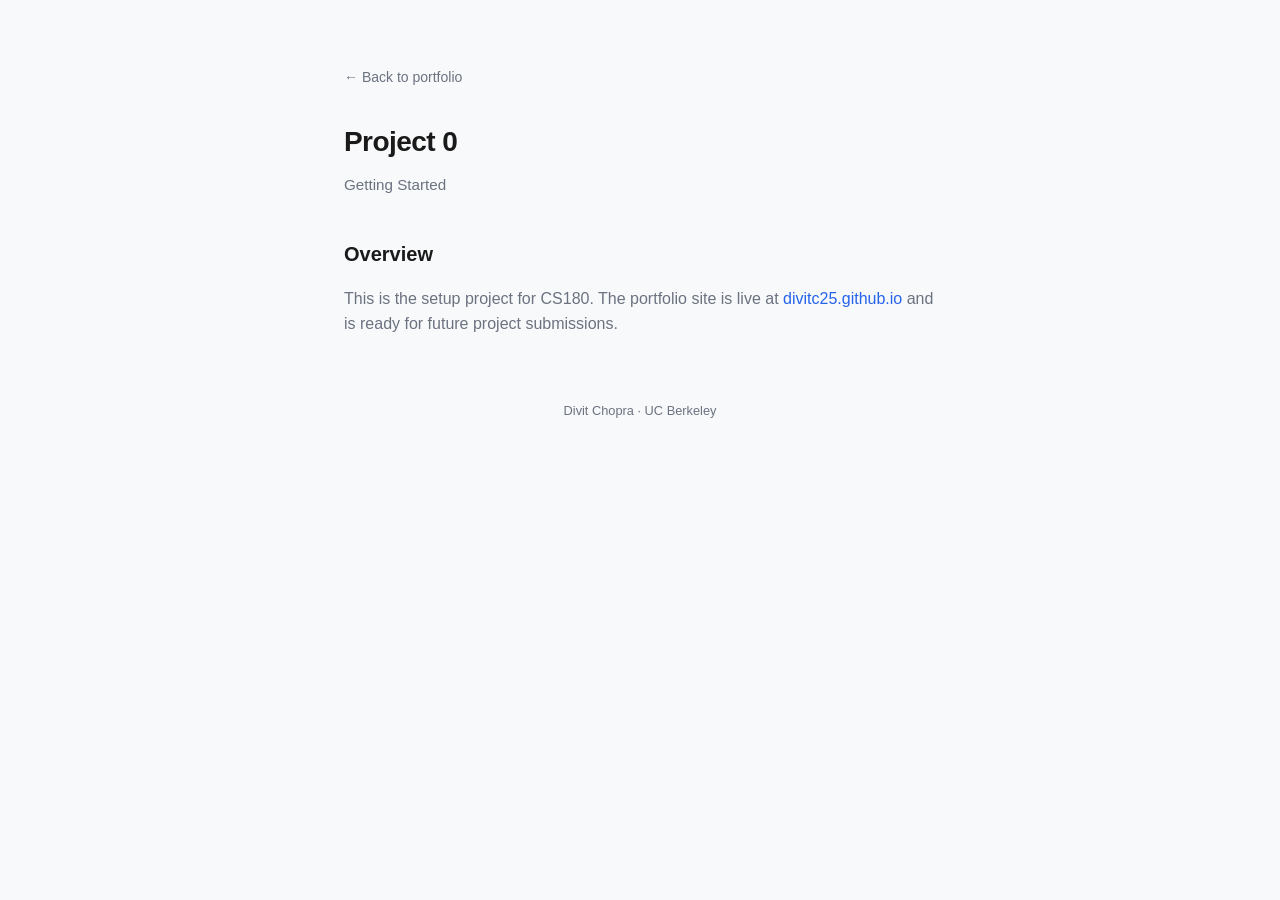
==== 0/index.html @ 888718d0 "initial setup" ====
<!DOCTYPE html>
<html lang="en">
<head>
    <meta charset="UTF-8">
    <meta name="viewport" content="width=device-width, initial-scale=1.0">
    <title>Project 0 — CS180 Portfolio</title>
    <link rel="stylesheet" href="../style.css">
</head>
<body>
    <main>
        <a class="back-link" href="../index.html">&larr; Back to portfolio</a>

        <h1>Project 0</h1>
        <p class="subtitle">Getting Started</p>

        <article>
            <h2>Overview</h2>
            <p>
                This is the setup project for CS180. The portfolio site is live at
                <a href="https://divitc25.github.io">divitc25.github.io</a> and is
                ready for future project submissions.
            </p>
        </article>
    </main>

    <footer>
        <p>Divit Chopra · UC Berkeley</p>
    </footer>
</body>
</html>
---- style.css ----
*,
*::before,
*::after {
    box-sizing: border-box;
    margin: 0;
    padding: 0;
}

:root {
    --bg: #f8f9fa;
    --surface: #ffffff;
    --text: #1a1a1a;
    --text-muted: #6b7280;
    --accent: #2563eb;
    --accent-hover: #1d4ed8;
    --border: #e5e7eb;
    --radius: 8px;
    --max-width: 640px;
}

html {
    font-size: 16px;
    -webkit-font-smoothing: antialiased;
}

body {
    font-family: -apple-system, BlinkMacSystemFont, "Segoe UI", Roboto, Helvetica, Arial, sans-serif;
    background: var(--bg);
    color: var(--text);
    line-height: 1.6;
    min-height: 100vh;
}

main {
    max-width: var(--max-width);
    margin: 0 auto;
    padding: 4rem 1.5rem;
}

h1 {
    font-size: 1.75rem;
    font-weight: 600;
    letter-spacing: -0.02em;
    margin-bottom: 0.5rem;
}

.subtitle {
    color: var(--text-muted);
    font-size: 0.95rem;
    margin-bottom: 2.5rem;
}

nav ul {
    list-style: none;
    display: flex;
    flex-direction: column;
    gap: 0.75rem;
}

nav a {
    display: flex;
    align-items: center;
    justify-content: space-between;
    padding: 1rem 1.25rem;
    background: var(--surface);
    border: 1px solid var(--border);
    border-radius: var(--radius);
    color: var(--text);
    text-decoration: none;
    font-weight: 500;
    transition: border-color 0.15s, box-shadow 0.15s;
}

nav a:hover {
    border-color: var(--accent);
    box-shadow: 0 1px 4px rgba(37, 99, 235, 0.08);
}

nav a span {
    color: var(--text-muted);
    font-weight: 400;
    font-size: 0.875rem;
}

.back-link {
    display: inline-block;
    color: var(--text-muted);
    text-decoration: none;
    font-size: 0.875rem;
    margin-bottom: 2rem;
    transition: color 0.15s;
}

.back-link:hover {
    color: var(--accent);
}

article h2 {
    font-size: 1.25rem;
    font-weight: 600;
    margin-bottom: 1rem;
}

article p {
    color: var(--text-muted);
    margin-bottom: 1rem;
}

article p:last-child {
    margin-bottom: 0;
}

article a {
    color: var(--accent);
    text-decoration: none;
}

article a:hover {
    text-decoration: underline;
}

article code {
    font-size: 0.875em;
    background: var(--border);
    padding: 0.15em 0.4em;
    border-radius: 4px;
}

footer {
    max-width: var(--max-width);
    margin: 0 auto;
    padding: 0 1.5rem 3rem;
    color: var(--text-muted);
    font-size: 0.8rem;
    text-align: center;
}
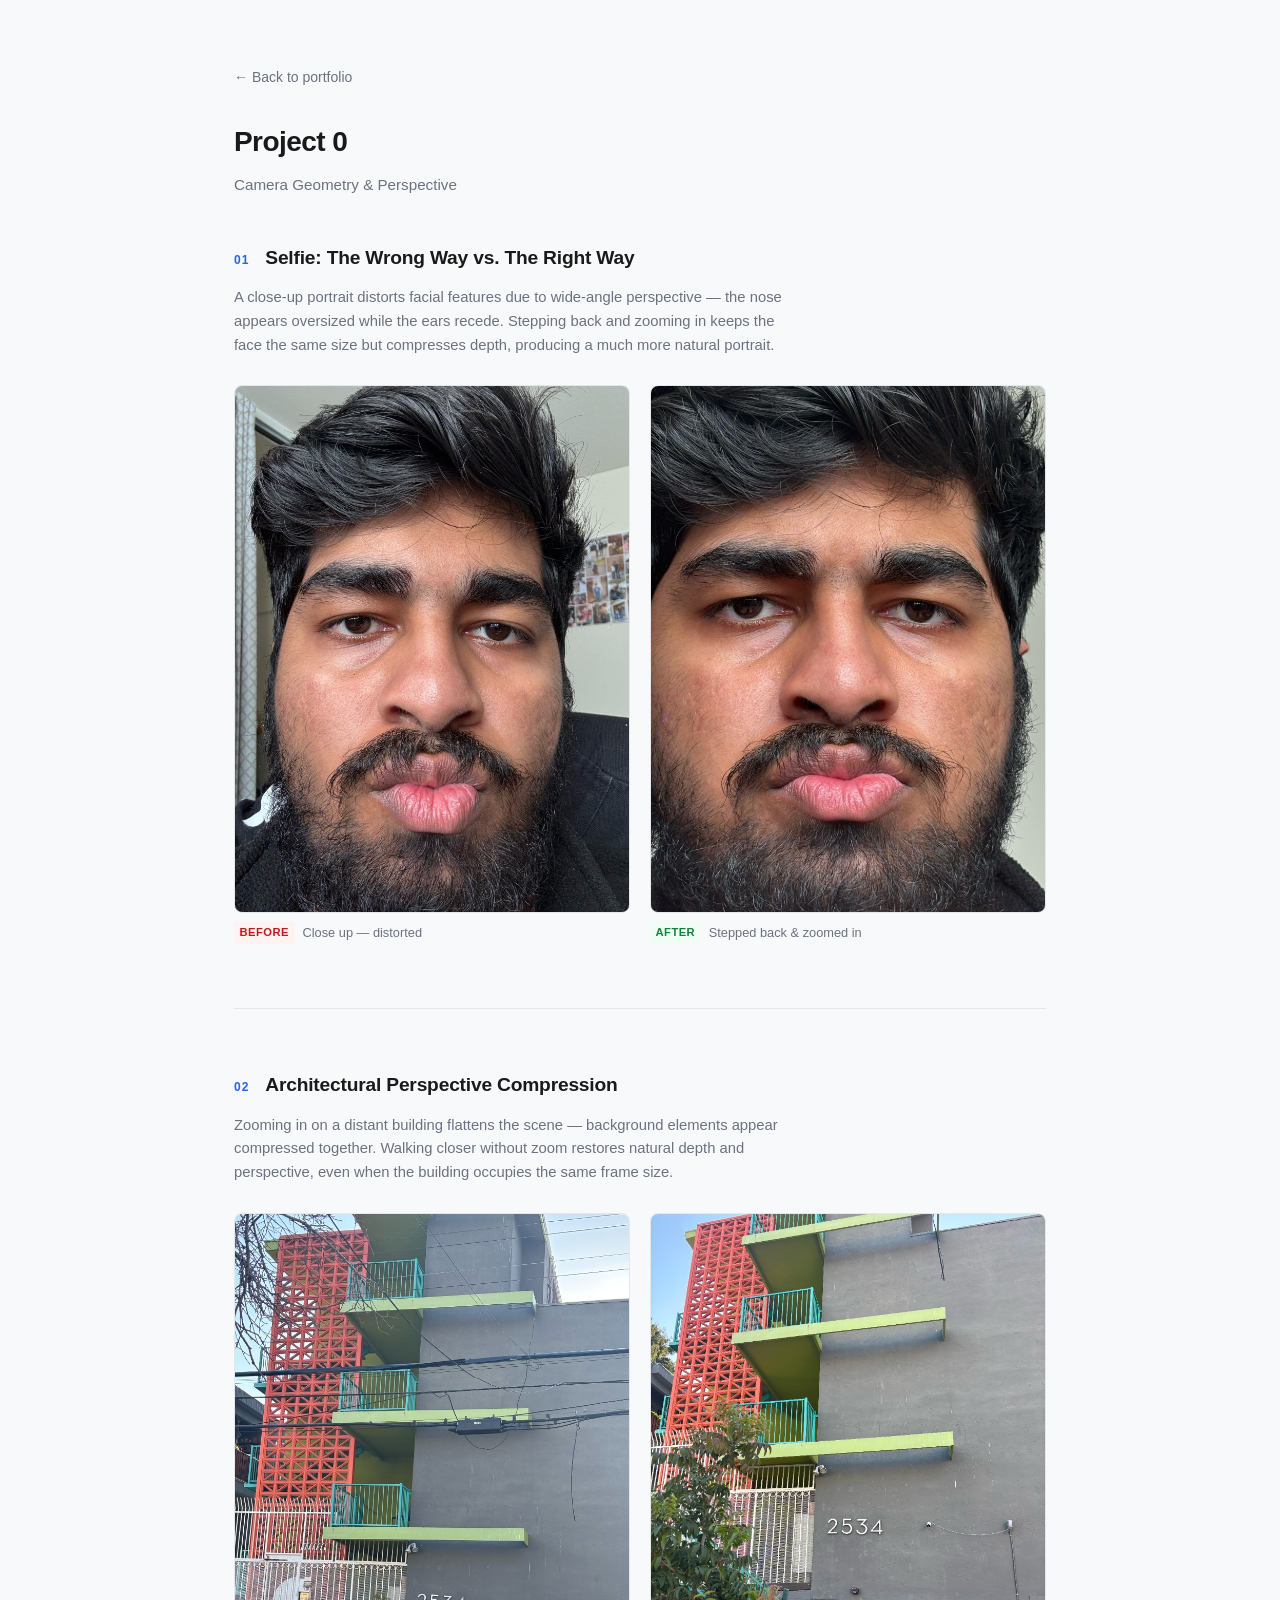
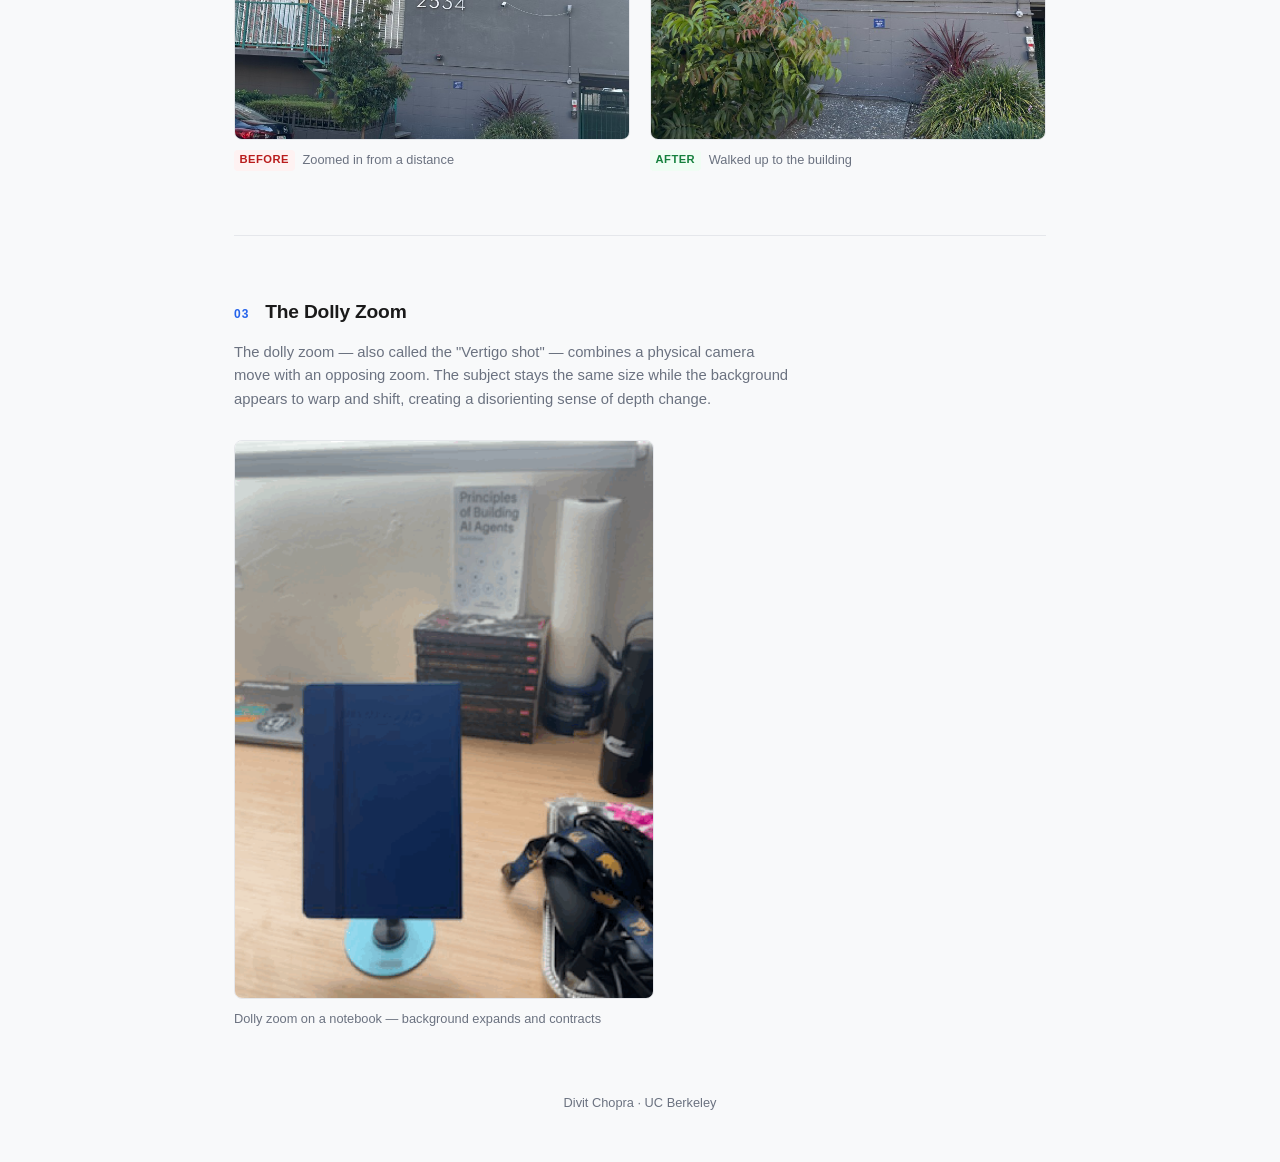
==== commit c9dbac99: "project 0" ====
--- a/0/index.html
+++ b/0/index.html
@@ -7,20 +7,88 @@
     <link rel="stylesheet" href="../style.css">
 </head>
 <body>
-    <main>
+    <main class="project-page">
         <a class="back-link" href="../index.html">&larr; Back to portfolio</a>
 
-        <h1>Project 0</h1>
-        <p class="subtitle">Getting Started</p>
+        <header class="project-header">
+            <h1>Project 0</h1>
+            <p class="subtitle">Camera Geometry &amp; Perspective</p>
+        </header>
 
-        <article>
-            <h2>Overview</h2>
-            <p>
-                This is the setup project for CS180. The portfolio site is live at
-                <a href="https://divitc25.github.io">divitc25.github.io</a> and is
-                ready for future project submissions.
+        <!-- Part 1 -->
+        <section class="part">
+            <div class="part-heading">
+                <span class="part-number">01</span>
+                <h2>Selfie: The Wrong Way vs. The Right Way</h2>
+            </div>
+            <p class="part-desc">
+                A close-up portrait distorts facial features due to wide-angle perspective — the nose
+                appears oversized while the ears recede. Stepping back and zooming in keeps the face
+                the same size but compresses depth, producing a much more natural portrait.
             </p>
-        </article>
+            <div class="comparison">
+                <figure>
+                    <img src="./media/3016.png" alt="Close-up selfie with perspective distortion">
+                    <figcaption>
+                        <span class="label label-before">Before</span>
+                        Close up — distorted
+                    </figcaption>
+                </figure>
+                <figure>
+                    <img src="./media/3026.png" alt="Portrait taken from further away with zoom">
+                    <figcaption>
+                        <span class="label label-after">After</span>
+                        Stepped back &amp; zoomed in
+                    </figcaption>
+                </figure>
+            </div>
+        </section>
+
+        <!-- Part 2 -->
+        <section class="part">
+            <div class="part-heading">
+                <span class="part-number">02</span>
+                <h2>Architectural Perspective Compression</h2>
+            </div>
+            <p class="part-desc">
+                Zooming in on a distant building flattens the scene — background elements appear
+                compressed together. Walking closer without zoom restores natural depth and
+                perspective, even when the building occupies the same frame size.
+            </p>
+            <div class="comparison">
+                <figure>
+                    <img src="./media/3014.png" alt="Building photographed from far away with zoom">
+                    <figcaption>
+                        <span class="label label-before">Before</span>
+                        Zoomed in from a distance
+                    </figcaption>
+                </figure>
+                <figure>
+                    <img src="./media/3015.png" alt="Building photographed up close without zoom">
+                    <figcaption>
+                        <span class="label label-after">After</span>
+                        Walked up to the building
+                    </figcaption>
+                </figure>
+            </div>
+        </section>
+
+        <!-- Part 3 -->
+        <section class="part">
+            <div class="part-heading">
+                <span class="part-number">03</span>
+                <h2>The Dolly Zoom</h2>
+            </div>
+            <p class="part-desc">
+                The dolly zoom — also called the "Vertigo shot" — combines a physical camera move
+                with an opposing zoom. The subject stays the same size while the background appears
+                to warp and shift, creating a disorienting sense of depth change.
+            </p>
+            <figure class="single-media">
+                <img src="./media/dolly-zoom.gif" alt="Dolly zoom effect demonstration">
+                <figcaption>Dolly zoom on a notebook — background expands and contracts</figcaption>
+            </figure>
+        </section>
     </main>
 
     <footer>
--- a/style.css
+++ b/style.css
@@ -134,3 +134,120 @@
     font-size: 0.8rem;
     text-align: center;
 }
+
+/* ── Project pages ── */
+
+.project-page {
+    max-width: 860px;
+}
+
+.project-header {
+    margin-bottom: 3rem;
+}
+
+.part {
+    margin-bottom: 4rem;
+    padding-bottom: 4rem;
+    border-bottom: 1px solid var(--border);
+}
+
+.part:last-child {
+    border-bottom: none;
+    margin-bottom: 0;
+    padding-bottom: 0;
+}
+
+.part-heading {
+    display: flex;
+    align-items: baseline;
+    gap: 1rem;
+    margin-bottom: 1rem;
+}
+
+.part-number {
+    font-size: 0.75rem;
+    font-weight: 600;
+    letter-spacing: 0.08em;
+    color: var(--accent);
+    flex-shrink: 0;
+}
+
+.part-heading h2 {
+    font-size: 1.2rem;
+    font-weight: 600;
+    letter-spacing: -0.01em;
+    line-height: 1.3;
+}
+
+.part-desc {
+    color: var(--text-muted);
+    font-size: 0.925rem;
+    margin-bottom: 1.75rem;
+    max-width: 68ch;
+}
+
+.comparison {
+    display: grid;
+    grid-template-columns: 1fr 1fr;
+    gap: 1.25rem;
+}
+
+.comparison figure,
+.single-media {
+    margin: 0;
+}
+
+.comparison img,
+.single-media img {
+    display: block;
+    width: 100%;
+    height: auto;
+    border-radius: var(--radius);
+    border: 1px solid var(--border);
+    background: var(--surface);
+}
+
+.single-media {
+    max-width: 420px;
+}
+
+.comparison figcaption,
+.single-media figcaption {
+    margin-top: 0.6rem;
+    font-size: 0.8rem;
+    color: var(--text-muted);
+    display: flex;
+    align-items: center;
+    gap: 0.5rem;
+}
+
+.label {
+    display: inline-block;
+    font-size: 0.7rem;
+    font-weight: 600;
+    letter-spacing: 0.04em;
+    text-transform: uppercase;
+    padding: 0.15em 0.5em;
+    border-radius: 4px;
+    flex-shrink: 0;
+}
+
+.label-before {
+    background: #fef2f2;
+    color: #b91c1c;
+}
+
+.label-after {
+    background: #f0fdf4;
+    color: #15803d;
+}
+
+@media (max-width: 580px) {
+    .comparison {
+        grid-template-columns: 1fr;
+    }
+
+    .single-media {
+        max-width: 100%;
+    }
+}
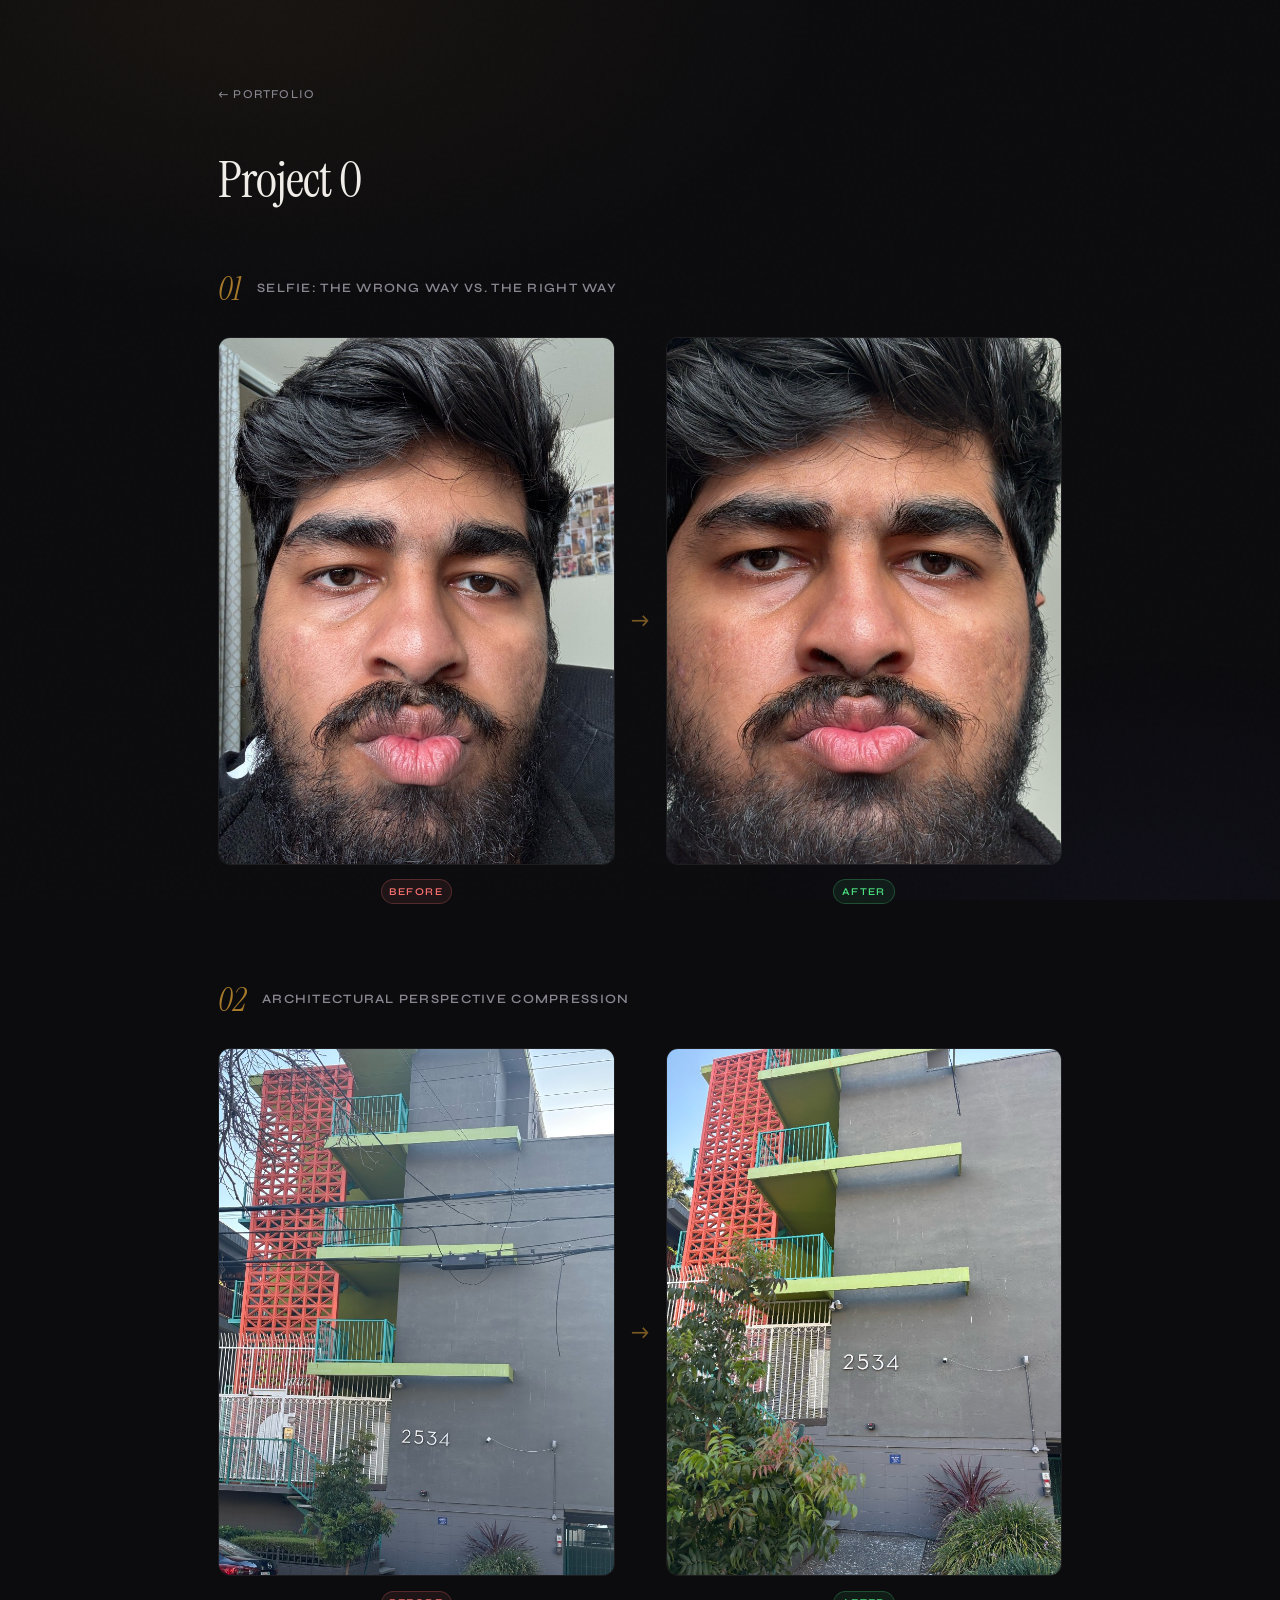
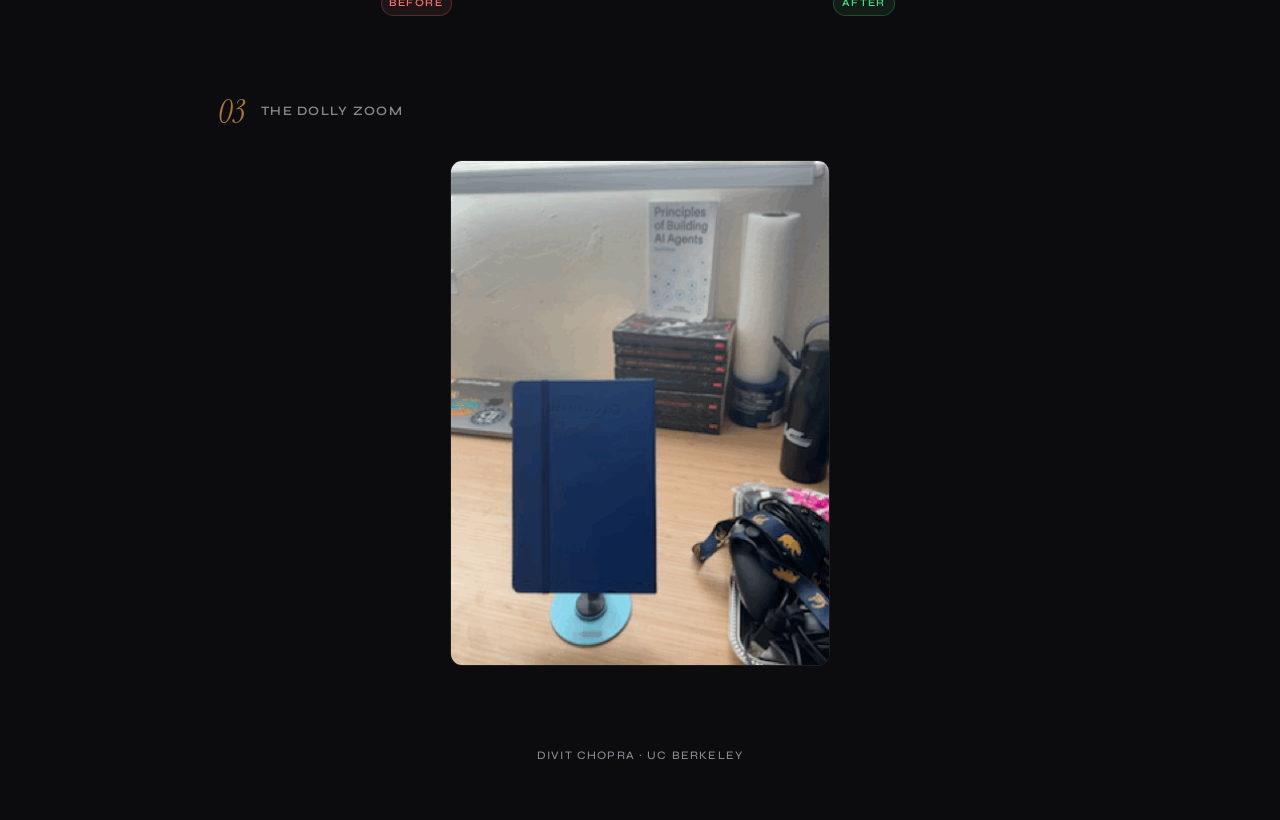
==== commit 02a33809: "project 0" ====
--- a/0/index.html
+++ b/0/index.html
@@ -8,85 +8,55 @@
 </head>
 <body>
     <main class="project-page">
-        <a class="back-link" href="../index.html">&larr; Back to portfolio</a>
+        <a class="back-link" href="../index.html">← Portfolio</a>
 
         <header class="project-header">
             <h1>Project 0</h1>
-            <p class="subtitle">Camera Geometry &amp; Perspective</p>
         </header>
 
-        <!-- Part 1 -->
         <section class="part">
             <div class="part-heading">
                 <span class="part-number">01</span>
                 <h2>Selfie: The Wrong Way vs. The Right Way</h2>
             </div>
-            <p class="part-desc">
-                A close-up portrait distorts facial features due to wide-angle perspective — the nose
-                appears oversized while the ears recede. Stepping back and zooming in keeps the face
-                the same size but compresses depth, producing a much more natural portrait.
-            </p>
             <div class="comparison">
                 <figure>
-                    <img src="./media/3016.png" alt="Close-up selfie with perspective distortion">
-                    <figcaption>
-                        <span class="label label-before">Before</span>
-                        Close up — distorted
-                    </figcaption>
+                    <img src="./media/3016.png" alt="Before">
+                    <figcaption><span class="label label-before">Before</span></figcaption>
                 </figure>
+                <span class="comparison-arrow">→</span>
                 <figure>
-                    <img src="./media/3026.png" alt="Portrait taken from further away with zoom">
-                    <figcaption>
-                        <span class="label label-after">After</span>
-                        Stepped back &amp; zoomed in
-                    </figcaption>
+                    <img src="./media/3026.png" alt="After">
+                    <figcaption><span class="label label-after">After</span></figcaption>
                 </figure>
             </div>
         </section>
 
-        <!-- Part 2 -->
         <section class="part">
             <div class="part-heading">
                 <span class="part-number">02</span>
                 <h2>Architectural Perspective Compression</h2>
             </div>
-            <p class="part-desc">
-                Zooming in on a distant building flattens the scene — background elements appear
-                compressed together. Walking closer without zoom restores natural depth and
-                perspective, even when the building occupies the same frame size.
-            </p>
             <div class="comparison">
                 <figure>
-                    <img src="./media/3014.png" alt="Building photographed from far away with zoom">
-                    <figcaption>
-                        <span class="label label-before">Before</span>
-                        Zoomed in from a distance
-                    </figcaption>
+                    <img src="./media/3014.png" alt="Before">
+                    <figcaption><span class="label label-before">Before</span></figcaption>
                 </figure>
+                <span class="comparison-arrow">→</span>
                 <figure>
-                    <img src="./media/3015.png" alt="Building photographed up close without zoom">
-                    <figcaption>
-                        <span class="label label-after">After</span>
-                        Walked up to the building
-                    </figcaption>
+                    <img src="./media/3015.png" alt="After">
+                    <figcaption><span class="label label-after">After</span></figcaption>
                 </figure>
             </div>
         </section>
 
-        <!-- Part 3 -->
         <section class="part">
             <div class="part-heading">
                 <span class="part-number">03</span>
                 <h2>The Dolly Zoom</h2>
             </div>
-            <p class="part-desc">
-                The dolly zoom — also called the "Vertigo shot" — combines a physical camera move
-                with an opposing zoom. The subject stays the same size while the background appears
-                to warp and shift, creating a disorienting sense of depth change.
-            </p>
             <figure class="single-media">
-                <img src="./media/dolly-zoom.gif" alt="Dolly zoom effect demonstration">
-                <figcaption>Dolly zoom on a notebook — background expands and contracts</figcaption>
+                <img src="./media/dolly-zoom.gif" alt="Dolly zoom">
             </figure>
         </section>
     </main>
--- a/style.css
+++ b/style.css
@@ -1,3 +1,5 @@
+@import url('https://fonts.googleapis.com/css2?family=Instrument+Serif:ital@0;1&family=Syne:wght@400;500;600;700&display=swap');
+
 *,
 *::before,
 *::after {
@@ -7,15 +9,19 @@
 }
 
 :root {
-    --bg: #f8f9fa;
-    --surface: #ffffff;
-    --text: #1a1a1a;
-    --text-muted: #6b7280;
-    --accent: #2563eb;
-    --accent-hover: #1d4ed8;
-    --border: #e5e7eb;
-    --radius: 8px;
-    --max-width: 640px;
+    --bg: #0c0c0f;
+    --bg-elevated: #14141a;
+    --surface: #1a1a22;
+    --text: #f0ede8;
+    --text-muted: #8a8690;
+    --accent: #e8a838;
+    --accent-dim: rgba(232, 168, 56, 0.15);
+    --accent-glow: rgba(232, 168, 56, 0.25);
+    --border: rgba(255, 255, 255, 0.07);
+    --radius: 12px;
+    --max-width: 680px;
+    --font-display: 'Instrument Serif', Georgia, serif;
+    --font-body: 'Syne', -apple-system, sans-serif;
 }
 
 html {
@@ -24,172 +30,235 @@
 }
 
 body {
-    font-family: -apple-system, BlinkMacSystemFont, "Segoe UI", Roboto, Helvetica, Arial, sans-serif;
+    font-family: var(--font-body);
     background: var(--bg);
     color: var(--text);
     line-height: 1.6;
     min-height: 100vh;
+    position: relative;
+}
+
+body::before {
+    content: '';
+    position: fixed;
+    inset: 0;
+    background:
+        radial-gradient(ellipse 80% 60% at 20% 0%, rgba(232, 168, 56, 0.06) 0%, transparent 60%),
+        radial-gradient(ellipse 60% 50% at 90% 100%, rgba(100, 80, 200, 0.05) 0%, transparent 55%);
+    pointer-events: none;
+    z-index: 0;
+}
+
+body::after {
+    content: '';
+    position: fixed;
+    inset: 0;
+    background-image: url("data:image/svg+xml,%3Csvg viewBox='0 0 256 256' xmlns='http://www.w3.org/2000/svg'%3E%3Cfilter id='n'%3E%3CfeTurbulence type='fractalNoise' baseFrequency='0.9' numOctaves='4' stitchTiles='stitch'/%3E%3C/filter%3E%3Crect width='100%25' height='100%25' filter='url(%23n)' opacity='0.03'/%3E%3C/svg%3E");
+    pointer-events: none;
+    z-index: 0;
+    opacity: 0.4;
 }
 
 main {
+    position: relative;
+    z-index: 1;
     max-width: var(--max-width);
     margin: 0 auto;
-    padding: 4rem 1.5rem;
+    padding: 5rem 1.75rem 3rem;
 }
 
 h1 {
-    font-size: 1.75rem;
-    font-weight: 600;
+    font-family: var(--font-display);
+    font-size: clamp(2.4rem, 6vw, 3.2rem);
+    font-weight: 400;
     letter-spacing: -0.02em;
-    margin-bottom: 0.5rem;
+    line-height: 1.1;
+    margin-bottom: 0.6rem;
 }
 
 .subtitle {
     color: var(--text-muted);
-    font-size: 0.95rem;
-    margin-bottom: 2.5rem;
-}
+    font-size: 0.8rem;
+    font-weight: 500;
+    letter-spacing: 0.12em;
+    text-transform: uppercase;
+    margin-bottom: 3.5rem;
+}
+
+/* ── Home nav ── */
 
 nav ul {
     list-style: none;
     display: flex;
     flex-direction: column;
-    gap: 0.75rem;
+    gap: 1rem;
 }
 
 nav a {
-    display: flex;
-    align-items: center;
-    justify-content: space-between;
-    padding: 1rem 1.25rem;
+    display: grid;
+    grid-template-columns: auto 1fr auto;
+    align-items: center;
+    gap: 1.25rem;
+    padding: 1.4rem 1.5rem;
     background: var(--surface);
     border: 1px solid var(--border);
     border-radius: var(--radius);
     color: var(--text);
     text-decoration: none;
+    font-weight: 600;
+    font-size: 0.95rem;
+    transition: border-color 0.2s, background 0.2s, transform 0.2s, box-shadow 0.2s;
+    position: relative;
+    overflow: hidden;
+}
+
+nav a::before {
+    content: '';
+    position: absolute;
+    inset: 0;
+    background: linear-gradient(135deg, var(--accent-dim) 0%, transparent 60%);
+    opacity: 0;
+    transition: opacity 0.2s;
+}
+
+nav a:hover {
+    border-color: rgba(232, 168, 56, 0.35);
+    background: var(--bg-elevated);
+    transform: translateY(-2px);
+    box-shadow: 0 8px 32px rgba(0, 0, 0, 0.4), 0 0 0 1px var(--accent-dim);
+}
+
+nav a:hover::before {
+    opacity: 1;
+}
+
+.nav-num {
+    font-family: var(--font-display);
+    font-size: 1.6rem;
+    font-style: italic;
+    color: var(--accent);
+    line-height: 1;
+    position: relative;
+}
+
+.nav-label {
+    position: relative;
+}
+
+.nav-label span {
+    display: block;
+    color: var(--text-muted);
+    font-weight: 400;
+    font-size: 0.75rem;
+    letter-spacing: 0.06em;
+    text-transform: uppercase;
+    margin-top: 0.2rem;
+}
+
+.nav-arrow {
+    color: var(--text-muted);
+    font-size: 1.1rem;
+    transition: color 0.2s, transform 0.2s;
+    position: relative;
+}
+
+nav a:hover .nav-arrow {
+    color: var(--accent);
+    transform: translateX(4px);
+}
+
+/* ── Back link ── */
+
+.back-link {
+    display: inline-flex;
+    align-items: center;
+    gap: 0.4rem;
+    color: var(--text-muted);
+    text-decoration: none;
+    font-size: 0.75rem;
     font-weight: 500;
-    transition: border-color 0.15s, box-shadow 0.15s;
-}
-
-nav a:hover {
-    border-color: var(--accent);
-    box-shadow: 0 1px 4px rgba(37, 99, 235, 0.08);
-}
-
-nav a span {
-    color: var(--text-muted);
-    font-weight: 400;
-    font-size: 0.875rem;
-}
-
-.back-link {
-    display: inline-block;
-    color: var(--text-muted);
-    text-decoration: none;
-    font-size: 0.875rem;
-    margin-bottom: 2rem;
-    transition: color 0.15s;
+    letter-spacing: 0.1em;
+    text-transform: uppercase;
+    margin-bottom: 3rem;
+    transition: color 0.2s;
 }
 
 .back-link:hover {
     color: var(--accent);
 }
 
-article h2 {
-    font-size: 1.25rem;
-    font-weight: 600;
-    margin-bottom: 1rem;
-}
-
-article p {
-    color: var(--text-muted);
-    margin-bottom: 1rem;
-}
-
-article p:last-child {
-    margin-bottom: 0;
-}
-
-article a {
-    color: var(--accent);
-    text-decoration: none;
-}
-
-article a:hover {
-    text-decoration: underline;
-}
-
-article code {
-    font-size: 0.875em;
-    background: var(--border);
-    padding: 0.15em 0.4em;
-    border-radius: 4px;
-}
+/* ── Footer ── */
 
 footer {
+    position: relative;
+    z-index: 1;
     max-width: var(--max-width);
     margin: 0 auto;
-    padding: 0 1.5rem 3rem;
-    color: var(--text-muted);
-    font-size: 0.8rem;
+    padding: 2rem 1.75rem 3.5rem;
+    color: var(--text-muted);
+    font-size: 0.72rem;
+    font-weight: 500;
+    letter-spacing: 0.1em;
+    text-transform: uppercase;
     text-align: center;
 }
 
 /* ── Project pages ── */
 
 .project-page {
-    max-width: 860px;
+    max-width: 900px;
 }
 
 .project-header {
-    margin-bottom: 3rem;
+    margin-bottom: 4rem;
 }
 
 .part {
-    margin-bottom: 4rem;
-    padding-bottom: 4rem;
-    border-bottom: 1px solid var(--border);
+    margin-bottom: 5rem;
 }
 
 .part:last-child {
-    border-bottom: none;
     margin-bottom: 0;
-    padding-bottom: 0;
 }
 
 .part-heading {
     display: flex;
-    align-items: baseline;
+    align-items: center;
     gap: 1rem;
-    margin-bottom: 1rem;
+    margin-bottom: 2rem;
 }
 
 .part-number {
-    font-size: 0.75rem;
+    font-family: var(--font-display);
+    font-size: 2rem;
+    font-style: italic;
+    color: var(--accent);
+    line-height: 1;
+    opacity: 0.7;
+}
+
+.part-heading h2 {
+    font-family: var(--font-body);
+    font-size: 0.8rem;
     font-weight: 600;
-    letter-spacing: 0.08em;
-    color: var(--accent);
-    flex-shrink: 0;
-}
-
-.part-heading h2 {
-    font-size: 1.2rem;
-    font-weight: 600;
-    letter-spacing: -0.01em;
-    line-height: 1.3;
-}
-
-.part-desc {
-    color: var(--text-muted);
-    font-size: 0.925rem;
-    margin-bottom: 1.75rem;
-    max-width: 68ch;
+    letter-spacing: 0.1em;
+    text-transform: uppercase;
+    color: var(--text-muted);
+    line-height: 1.4;
 }
 
 .comparison {
     display: grid;
-    grid-template-columns: 1fr 1fr;
-    gap: 1.25rem;
+    grid-template-columns: 1fr auto 1fr;
+    gap: 1rem;
+    align-items: center;
+}
+
+.comparison-arrow {
+    color: var(--accent);
+    font-size: 1.4rem;
+    opacity: 0.5;
+    user-select: none;
 }
 
 .comparison figure,
@@ -204,47 +273,76 @@
     height: auto;
     border-radius: var(--radius);
     border: 1px solid var(--border);
-    background: var(--surface);
-}
-
-.single-media {
-    max-width: 420px;
-}
-
-.comparison figcaption,
-.single-media figcaption {
-    margin-top: 0.6rem;
-    font-size: 0.8rem;
-    color: var(--text-muted);
-    display: flex;
-    align-items: center;
-    gap: 0.5rem;
+    transition: border-color 0.2s, box-shadow 0.2s;
+}
+
+.comparison figure:hover img,
+.single-media:hover img {
+    border-color: rgba(232, 168, 56, 0.3);
+    box-shadow: 0 12px 40px rgba(0, 0, 0, 0.5), 0 0 0 1px var(--accent-dim);
+}
+
+.comparison figcaption {
+    margin-top: 0.75rem;
+    text-align: center;
 }
 
 .label {
     display: inline-block;
-    font-size: 0.7rem;
+    font-size: 0.65rem;
     font-weight: 600;
-    letter-spacing: 0.04em;
-    text-transform: uppercase;
-    padding: 0.15em 0.5em;
-    border-radius: 4px;
-    flex-shrink: 0;
+    letter-spacing: 0.14em;
+    text-transform: uppercase;
+    padding: 0.3em 0.75em;
+    border-radius: 100px;
+    border: 1px solid var(--border);
 }
 
 .label-before {
-    background: #fef2f2;
-    color: #b91c1c;
+    color: #f87171;
+    border-color: rgba(248, 113, 113, 0.25);
+    background: rgba(248, 113, 113, 0.08);
 }
 
 .label-after {
-    background: #f0fdf4;
-    color: #15803d;
-}
-
-@media (max-width: 580px) {
+    color: #4ade80;
+    border-color: rgba(74, 222, 128, 0.25);
+    background: rgba(74, 222, 128, 0.08);
+}
+
+.single-media {
+    max-width: 380px;
+    margin: 0 auto;
+}
+
+/* ── Placeholder pages ── */
+
+.coming-soon {
+    display: flex;
+    align-items: center;
+    justify-content: center;
+    min-height: 200px;
+    border: 1px dashed var(--border);
+    border-radius: var(--radius);
+    color: var(--text-muted);
+    font-size: 0.75rem;
+    font-weight: 500;
+    letter-spacing: 0.12em;
+    text-transform: uppercase;
+}
+
+@media (max-width: 600px) {
+    main {
+        padding: 3.5rem 1.25rem 2rem;
+    }
+
     .comparison {
         grid-template-columns: 1fr;
+        gap: 1.5rem;
+    }
+
+    .comparison-arrow {
+        display: none;
     }
 
     .single-media {
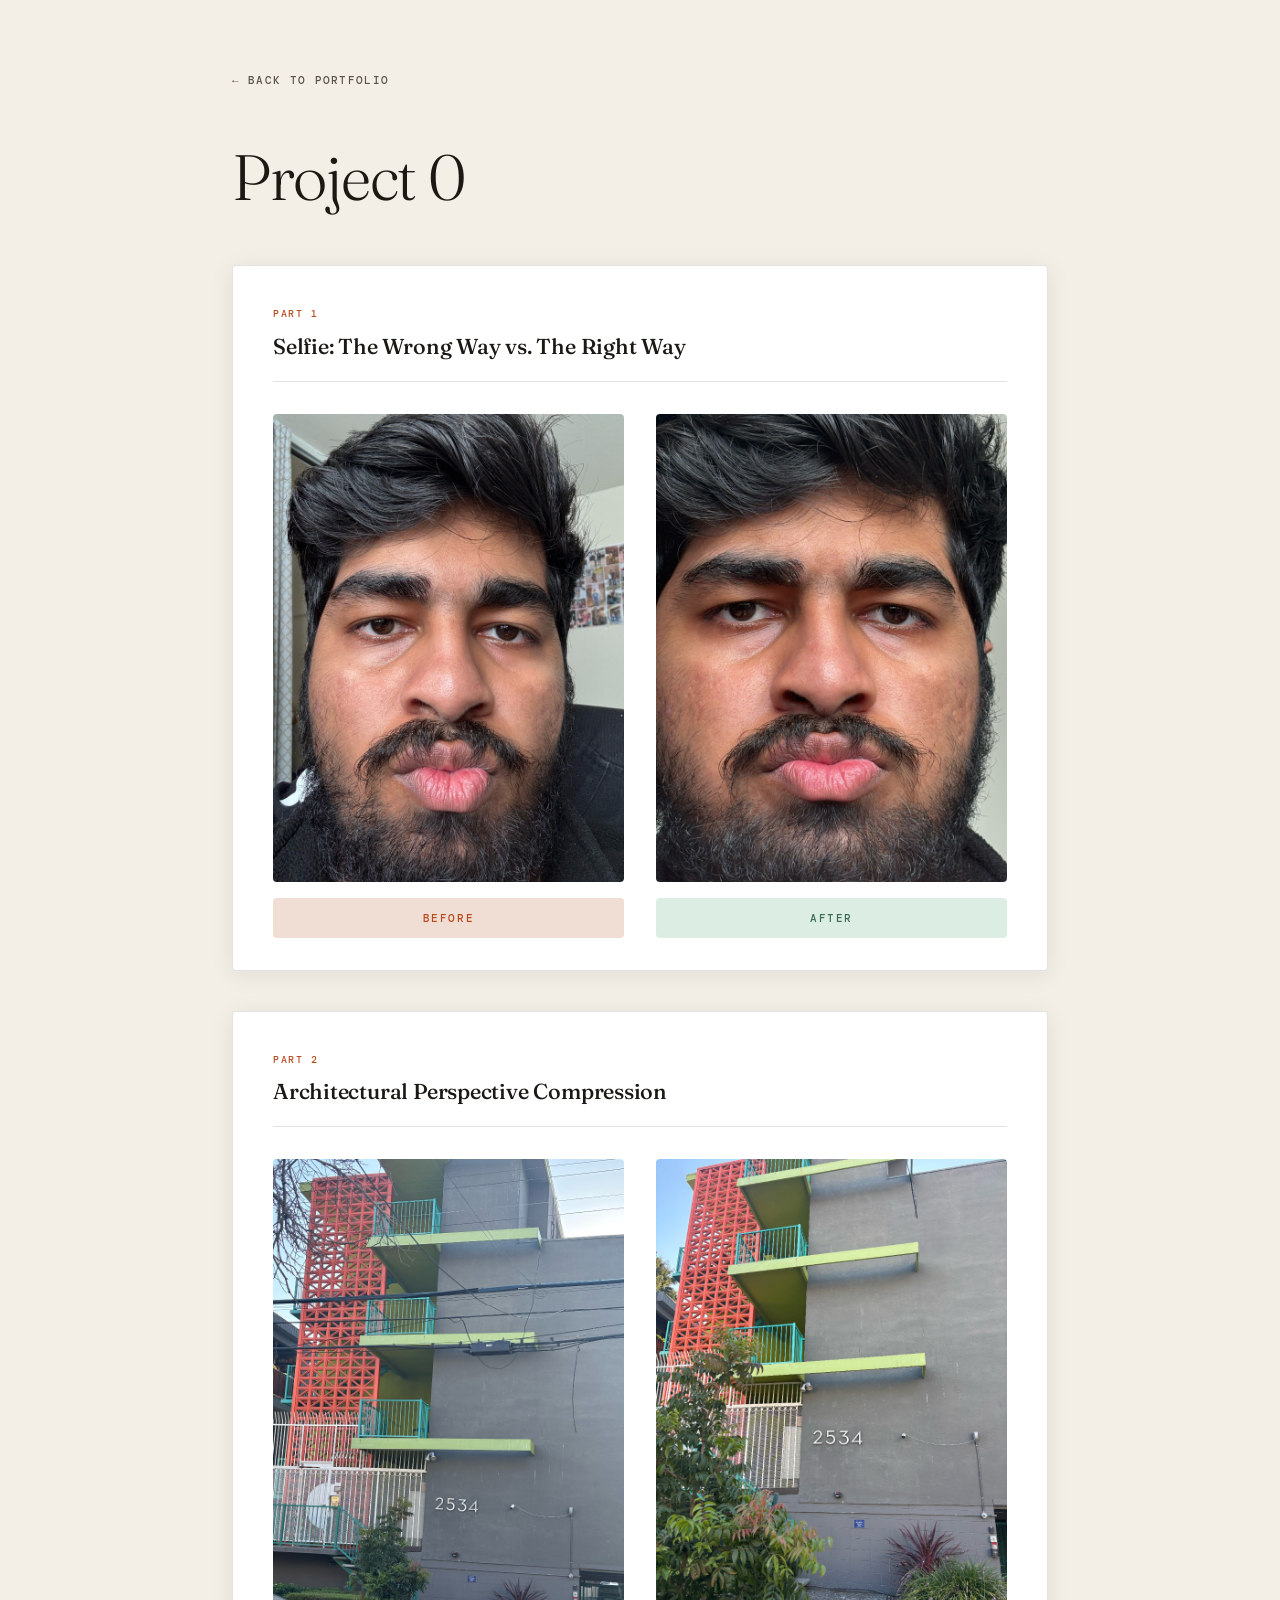
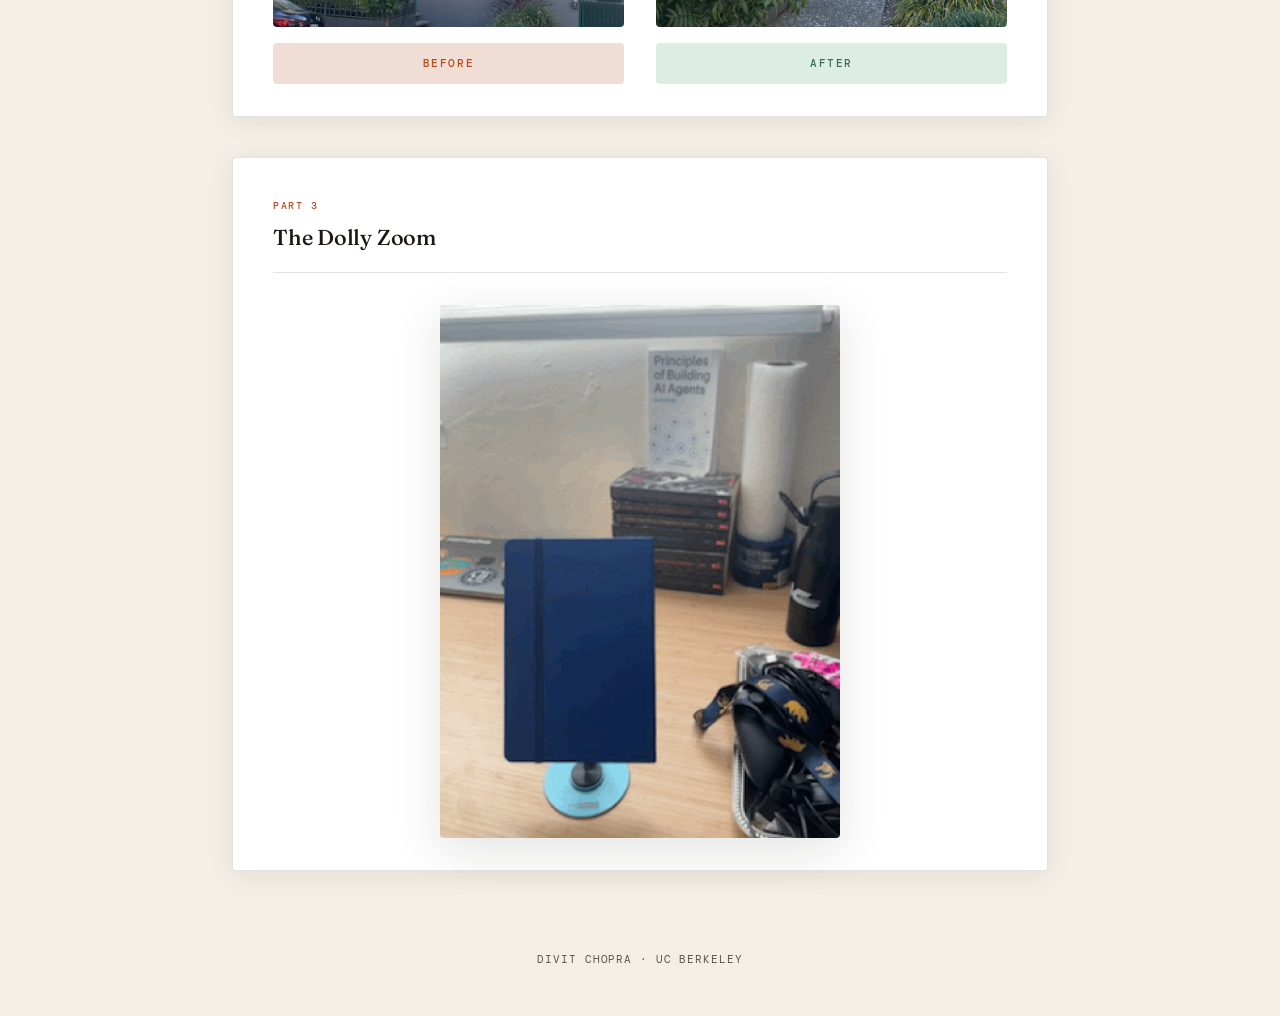
==== commit 7f781e12: "updates" ====
--- a/0/index.html
+++ b/0/index.html
@@ -8,7 +8,7 @@
 </head>
 <body>
     <main class="project-page">
-        <a class="back-link" href="../index.html">← Portfolio</a>
+        <a class="back-link" href="../index.html">← Back to portfolio</a>
 
         <header class="project-header">
             <h1>Project 0</h1>
@@ -16,48 +16,56 @@
 
         <section class="part">
             <div class="part-heading">
-                <span class="part-number">01</span>
+                <span class="part-meta">Part 1</span>
                 <h2>Selfie: The Wrong Way vs. The Right Way</h2>
             </div>
             <div class="comparison">
-                <figure>
-                    <img src="./media/3016.png" alt="Before">
-                    <figcaption><span class="label label-before">Before</span></figcaption>
-                </figure>
-                <span class="comparison-arrow">→</span>
-                <figure>
-                    <img src="./media/3026.png" alt="After">
-                    <figcaption><span class="label label-after">After</span></figcaption>
-                </figure>
+                <div class="photo-card">
+                    <div class="photo-frame">
+                        <img src="./media/3016.png" alt="Before — close up selfie">
+                    </div>
+                    <p class="photo-caption caption-before">Before</p>
+                </div>
+                <div class="photo-card">
+                    <div class="photo-frame">
+                        <img src="./media/3026.png" alt="After — stepped back and zoomed in">
+                    </div>
+                    <p class="photo-caption caption-after">After</p>
+                </div>
             </div>
         </section>
 
         <section class="part">
             <div class="part-heading">
-                <span class="part-number">02</span>
+                <span class="part-meta">Part 2</span>
                 <h2>Architectural Perspective Compression</h2>
             </div>
             <div class="comparison">
-                <figure>
-                    <img src="./media/3014.png" alt="Before">
-                    <figcaption><span class="label label-before">Before</span></figcaption>
-                </figure>
-                <span class="comparison-arrow">→</span>
-                <figure>
-                    <img src="./media/3015.png" alt="After">
-                    <figcaption><span class="label label-after">After</span></figcaption>
-                </figure>
+                <div class="photo-card">
+                    <div class="photo-frame">
+                        <img src="./media/3014.png" alt="Before — zoomed in from a distance">
+                    </div>
+                    <p class="photo-caption caption-before">Before</p>
+                </div>
+                <div class="photo-card">
+                    <div class="photo-frame">
+                        <img src="./media/3015.png" alt="After — walked up to the building">
+                    </div>
+                    <p class="photo-caption caption-after">After</p>
+                </div>
             </div>
         </section>
 
         <section class="part">
             <div class="part-heading">
-                <span class="part-number">03</span>
+                <span class="part-meta">Part 3</span>
                 <h2>The Dolly Zoom</h2>
             </div>
-            <figure class="single-media">
-                <img src="./media/dolly-zoom.gif" alt="Dolly zoom">
-            </figure>
+            <div class="single-media">
+                <div class="photo-frame">
+                    <img src="./media/dolly-zoom.gif" alt="Dolly zoom demonstration">
+                </div>
+            </div>
         </section>
     </main>
 
--- a/style.css
+++ b/style.css
@@ -1,4 +1,4 @@
-@import url('https://fonts.googleapis.com/css2?family=Instrument+Serif:ital@0;1&family=Syne:wght@400;500;600;700&display=swap');
+@import url('https://fonts.googleapis.com/css2?family=Fraunces:ital,opsz,wght@0,9..144,300;0,9..144,500;0,9..144,700;1,9..144,400&family=DM+Mono:wght@400;500&display=swap');
 
 *,
 *::before,
@@ -9,19 +9,20 @@
 }
 
 :root {
-    --bg: #0c0c0f;
-    --bg-elevated: #14141a;
-    --surface: #1a1a22;
-    --text: #f0ede8;
-    --text-muted: #8a8690;
-    --accent: #e8a838;
-    --accent-dim: rgba(232, 168, 56, 0.15);
-    --accent-glow: rgba(232, 168, 56, 0.25);
-    --border: rgba(255, 255, 255, 0.07);
-    --radius: 12px;
-    --max-width: 680px;
-    --font-display: 'Instrument Serif', Georgia, serif;
-    --font-body: 'Syne', -apple-system, sans-serif;
+    --paper: #f4efe6;
+    --paper-dark: #e8e0d4;
+    --ink: #1c1814;
+    --ink-soft: #5c5349;
+    --rust: #b84a1f;
+    --rust-light: #f0ddd3;
+    --sage: #3d6b52;
+    --sage-light: #dceee4;
+    --border: rgba(28, 24, 20, 0.12);
+    --shadow: 0 4px 24px rgba(28, 24, 20, 0.08);
+    --shadow-lg: 0 12px 48px rgba(28, 24, 20, 0.12);
+    --radius: 4px;
+    --font-display: 'Fraunces', Georgia, serif;
+    --font-mono: 'DM Mono', monospace;
 }
 
 html {
@@ -30,191 +31,181 @@
 }
 
 body {
-    font-family: var(--font-body);
-    background: var(--bg);
-    color: var(--text);
-    line-height: 1.6;
+    font-family: var(--font-display);
+    background: var(--paper);
+    color: var(--ink);
+    line-height: 1.5;
     min-height: 100vh;
-    position: relative;
-}
-
-body::before {
-    content: '';
-    position: fixed;
-    inset: 0;
-    background:
-        radial-gradient(ellipse 80% 60% at 20% 0%, rgba(232, 168, 56, 0.06) 0%, transparent 60%),
-        radial-gradient(ellipse 60% 50% at 90% 100%, rgba(100, 80, 200, 0.05) 0%, transparent 55%);
-    pointer-events: none;
-    z-index: 0;
-}
-
-body::after {
-    content: '';
-    position: fixed;
-    inset: 0;
-    background-image: url("data:image/svg+xml,%3Csvg viewBox='0 0 256 256' xmlns='http://www.w3.org/2000/svg'%3E%3Cfilter id='n'%3E%3CfeTurbulence type='fractalNoise' baseFrequency='0.9' numOctaves='4' stitchTiles='stitch'/%3E%3C/filter%3E%3Crect width='100%25' height='100%25' filter='url(%23n)' opacity='0.03'/%3E%3C/svg%3E");
-    pointer-events: none;
-    z-index: 0;
-    opacity: 0.4;
-}
+}
+
+/* ── Layout ── */
 
 main {
-    position: relative;
-    z-index: 1;
-    max-width: var(--max-width);
+    max-width: 720px;
     margin: 0 auto;
-    padding: 5rem 1.75rem 3rem;
-}
-
-h1 {
-    font-family: var(--font-display);
-    font-size: clamp(2.4rem, 6vw, 3.2rem);
-    font-weight: 400;
-    letter-spacing: -0.02em;
-    line-height: 1.1;
-    margin-bottom: 0.6rem;
-}
-
-.subtitle {
-    color: var(--text-muted);
-    font-size: 0.8rem;
-    font-weight: 500;
-    letter-spacing: 0.12em;
-    text-transform: uppercase;
-    margin-bottom: 3.5rem;
-}
-
-/* ── Home nav ── */
+    padding: 4rem 2rem 3rem;
+}
+
+footer {
+    max-width: 720px;
+    margin: 0 auto;
+    padding: 2rem 2rem 3rem;
+    font-family: var(--font-mono);
+    font-size: 0.7rem;
+    letter-spacing: 0.08em;
+    text-transform: uppercase;
+    color: var(--ink-soft);
+    text-align: center;
+}
+
+/* ── Home ── */
+
+.home-hero {
+    margin-bottom: 4rem;
+    padding-bottom: 3rem;
+    border-bottom: 2px solid var(--ink);
+}
+
+.home-hero h1 {
+    font-size: clamp(3.5rem, 12vw, 6rem);
+    font-weight: 300;
+    line-height: 0.95;
+    letter-spacing: -0.03em;
+    margin-bottom: 1rem;
+}
+
+.home-hero .subtitle {
+    font-family: var(--font-mono);
+    font-size: 0.72rem;
+    font-weight: 500;
+    letter-spacing: 0.14em;
+    text-transform: uppercase;
+    color: var(--rust);
+}
 
 nav ul {
     list-style: none;
     display: flex;
     flex-direction: column;
-    gap: 1rem;
+    gap: 0;
+}
+
+nav li {
+    border-bottom: 1px solid var(--border);
+}
+
+nav li:first-child {
+    border-top: 1px solid var(--border);
 }
 
 nav a {
     display: grid;
-    grid-template-columns: auto 1fr auto;
+    grid-template-columns: 3.5rem 1fr 2rem;
     align-items: center;
-    gap: 1.25rem;
-    padding: 1.4rem 1.5rem;
-    background: var(--surface);
+    gap: 1.5rem;
+    padding: 1.75rem 0.5rem;
+    color: var(--ink);
+    text-decoration: none;
+    transition: background 0.2s, padding-left 0.2s;
+}
+
+nav a:hover {
+    background: var(--paper-dark);
+    padding-left: 1rem;
+}
+
+.nav-num {
+    font-family: var(--font-mono);
+    font-size: 0.75rem;
+    font-weight: 500;
+    color: var(--rust);
+    letter-spacing: 0.05em;
+}
+
+.nav-title {
+    font-size: 1.35rem;
+    font-weight: 500;
+    letter-spacing: -0.01em;
+}
+
+.nav-topic {
+    display: block;
+    font-family: var(--font-mono);
+    font-size: 0.65rem;
+    font-weight: 400;
+    letter-spacing: 0.1em;
+    text-transform: uppercase;
+    color: var(--ink-soft);
+    margin-top: 0.35rem;
+}
+
+.nav-arrow {
+    font-family: var(--font-mono);
+    font-size: 1rem;
+    color: var(--ink-soft);
+    transition: color 0.2s, transform 0.2s;
+}
+
+nav a:hover .nav-arrow {
+    color: var(--rust);
+    transform: translateX(4px);
+}
+
+/* ── Shared project elements ── */
+
+.back-link {
+    display: inline-block;
+    font-family: var(--font-mono);
+    font-size: 0.68rem;
+    font-weight: 500;
+    letter-spacing: 0.12em;
+    text-transform: uppercase;
+    color: var(--ink-soft);
+    text-decoration: none;
+    margin-bottom: 3rem;
+    padding: 0.5rem 0;
+    border-bottom: 1px solid transparent;
+    transition: color 0.2s, border-color 0.2s;
+}
+
+.back-link:hover {
+    color: var(--rust);
+    border-bottom-color: var(--rust);
+}
+
+.project-header {
+    margin-bottom: 3.5rem;
+}
+
+.project-header h1 {
+    font-size: clamp(2.5rem, 8vw, 4rem);
+    font-weight: 300;
+    letter-spacing: -0.02em;
+    line-height: 1;
+}
+
+.project-header .subtitle {
+    font-family: var(--font-mono);
+    font-size: 0.7rem;
+    letter-spacing: 0.12em;
+    text-transform: uppercase;
+    color: var(--ink-soft);
+    margin-top: 1rem;
+}
+
+/* ── Project 0 sections ── */
+
+.project-page {
+    max-width: 880px;
+}
+
+.part {
+    background: #fff;
     border: 1px solid var(--border);
     border-radius: var(--radius);
-    color: var(--text);
-    text-decoration: none;
-    font-weight: 600;
-    font-size: 0.95rem;
-    transition: border-color 0.2s, background 0.2s, transform 0.2s, box-shadow 0.2s;
-    position: relative;
-    overflow: hidden;
-}
-
-nav a::before {
-    content: '';
-    position: absolute;
-    inset: 0;
-    background: linear-gradient(135deg, var(--accent-dim) 0%, transparent 60%);
-    opacity: 0;
-    transition: opacity 0.2s;
-}
-
-nav a:hover {
-    border-color: rgba(232, 168, 56, 0.35);
-    background: var(--bg-elevated);
-    transform: translateY(-2px);
-    box-shadow: 0 8px 32px rgba(0, 0, 0, 0.4), 0 0 0 1px var(--accent-dim);
-}
-
-nav a:hover::before {
-    opacity: 1;
-}
-
-.nav-num {
-    font-family: var(--font-display);
-    font-size: 1.6rem;
-    font-style: italic;
-    color: var(--accent);
-    line-height: 1;
-    position: relative;
-}
-
-.nav-label {
-    position: relative;
-}
-
-.nav-label span {
-    display: block;
-    color: var(--text-muted);
-    font-weight: 400;
-    font-size: 0.75rem;
-    letter-spacing: 0.06em;
-    text-transform: uppercase;
-    margin-top: 0.2rem;
-}
-
-.nav-arrow {
-    color: var(--text-muted);
-    font-size: 1.1rem;
-    transition: color 0.2s, transform 0.2s;
-    position: relative;
-}
-
-nav a:hover .nav-arrow {
-    color: var(--accent);
-    transform: translateX(4px);
-}
-
-/* ── Back link ── */
-
-.back-link {
-    display: inline-flex;
-    align-items: center;
-    gap: 0.4rem;
-    color: var(--text-muted);
-    text-decoration: none;
-    font-size: 0.75rem;
-    font-weight: 500;
-    letter-spacing: 0.1em;
-    text-transform: uppercase;
-    margin-bottom: 3rem;
-    transition: color 0.2s;
-}
-
-.back-link:hover {
-    color: var(--accent);
-}
-
-/* ── Footer ── */
-
-footer {
-    position: relative;
-    z-index: 1;
-    max-width: var(--max-width);
-    margin: 0 auto;
-    padding: 2rem 1.75rem 3.5rem;
-    color: var(--text-muted);
-    font-size: 0.72rem;
-    font-weight: 500;
-    letter-spacing: 0.1em;
-    text-transform: uppercase;
-    text-align: center;
-}
-
-/* ── Project pages ── */
-
-.project-page {
-    max-width: 900px;
-}
-
-.project-header {
-    margin-bottom: 4rem;
-}
-
-.part {
-    margin-bottom: 5rem;
+    box-shadow: var(--shadow);
+    padding: 2.5rem 2.5rem 2rem;
+    margin-bottom: 2.5rem;
 }
 
 .part:last-child {
@@ -222,130 +213,127 @@
 }
 
 .part-heading {
-    display: flex;
-    align-items: center;
-    gap: 1rem;
     margin-bottom: 2rem;
-}
-
-.part-number {
-    font-family: var(--font-display);
-    font-size: 2rem;
-    font-style: italic;
-    color: var(--accent);
-    line-height: 1;
-    opacity: 0.7;
+    padding-bottom: 1.25rem;
+    border-bottom: 1px solid var(--border);
+}
+
+.part-meta {
+    display: block;
+    font-family: var(--font-mono);
+    font-size: 0.65rem;
+    font-weight: 500;
+    letter-spacing: 0.16em;
+    text-transform: uppercase;
+    color: var(--rust);
+    margin-bottom: 0.6rem;
 }
 
 .part-heading h2 {
-    font-family: var(--font-body);
-    font-size: 0.8rem;
-    font-weight: 600;
-    letter-spacing: 0.1em;
-    text-transform: uppercase;
-    color: var(--text-muted);
-    line-height: 1.4;
+    font-size: 1.35rem;
+    font-weight: 500;
+    letter-spacing: -0.01em;
+    line-height: 1.35;
+    color: var(--ink);
+    font-style: normal;
+    text-transform: none;
+    word-spacing: normal;
 }
 
 .comparison {
     display: grid;
-    grid-template-columns: 1fr auto 1fr;
-    gap: 1rem;
-    align-items: center;
-}
-
-.comparison-arrow {
-    color: var(--accent);
-    font-size: 1.4rem;
-    opacity: 0.5;
-    user-select: none;
-}
-
-.comparison figure,
-.single-media {
-    margin: 0;
-}
-
-.comparison img,
-.single-media img {
+    grid-template-columns: 1fr 1fr;
+    gap: 2rem;
+}
+
+.photo-card {
+    display: flex;
+    flex-direction: column;
+}
+
+.photo-frame {
+    overflow: hidden;
+    border-radius: var(--radius);
+    background: var(--paper-dark);
+    line-height: 0;
+}
+
+.photo-frame img {
     display: block;
     width: 100%;
     height: auto;
+    transition: transform 0.4s ease;
+}
+
+.photo-card:hover .photo-frame img {
+    transform: scale(1.02);
+}
+
+.photo-caption {
+    margin-top: 1rem;
+    padding: 0.75rem 1rem;
+    font-family: var(--font-mono);
+    font-size: 0.68rem;
+    font-weight: 500;
+    letter-spacing: 0.14em;
+    text-transform: uppercase;
+    text-align: center;
     border-radius: var(--radius);
-    border: 1px solid var(--border);
-    transition: border-color 0.2s, box-shadow 0.2s;
-}
-
-.comparison figure:hover img,
-.single-media:hover img {
-    border-color: rgba(232, 168, 56, 0.3);
-    box-shadow: 0 12px 40px rgba(0, 0, 0, 0.5), 0 0 0 1px var(--accent-dim);
-}
-
-.comparison figcaption {
-    margin-top: 0.75rem;
-    text-align: center;
-}
-
-.label {
-    display: inline-block;
-    font-size: 0.65rem;
-    font-weight: 600;
-    letter-spacing: 0.14em;
-    text-transform: uppercase;
-    padding: 0.3em 0.75em;
-    border-radius: 100px;
-    border: 1px solid var(--border);
-}
-
-.label-before {
-    color: #f87171;
-    border-color: rgba(248, 113, 113, 0.25);
-    background: rgba(248, 113, 113, 0.08);
-}
-
-.label-after {
-    color: #4ade80;
-    border-color: rgba(74, 222, 128, 0.25);
-    background: rgba(74, 222, 128, 0.08);
+}
+
+.caption-before {
+    background: var(--rust-light);
+    color: var(--rust);
+}
+
+.caption-after {
+    background: var(--sage-light);
+    color: var(--sage);
 }
 
 .single-media {
-    max-width: 380px;
+    max-width: 400px;
     margin: 0 auto;
 }
 
-/* ── Placeholder pages ── */
+.single-media .photo-frame {
+    box-shadow: var(--shadow-lg);
+}
+
+/* ── Placeholder ── */
 
 .coming-soon {
     display: flex;
     align-items: center;
     justify-content: center;
-    min-height: 200px;
+    min-height: 220px;
+    background: #fff;
     border: 1px dashed var(--border);
     border-radius: var(--radius);
-    color: var(--text-muted);
-    font-size: 0.75rem;
-    font-weight: 500;
-    letter-spacing: 0.12em;
-    text-transform: uppercase;
-}
-
-@media (max-width: 600px) {
+    font-family: var(--font-mono);
+    font-size: 0.7rem;
+    letter-spacing: 0.14em;
+    text-transform: uppercase;
+    color: var(--ink-soft);
+}
+
+@media (max-width: 640px) {
     main {
-        padding: 3.5rem 1.25rem 2rem;
+        padding: 2.5rem 1.25rem 2rem;
+    }
+
+    .part {
+        padding: 1.75rem 1.25rem 1.5rem;
     }
 
     .comparison {
         grid-template-columns: 1fr;
-        gap: 1.5rem;
+        gap: 2.5rem;
     }
 
-    .comparison-arrow {
-        display: none;
+    nav a {
+        grid-template-columns: 2.5rem 1fr 1.5rem;
+        gap: 1rem;
+        padding: 1.25rem 0.25rem;
     }
-
-    .single-media {
-        max-width: 100%;
-    }
-}
+}
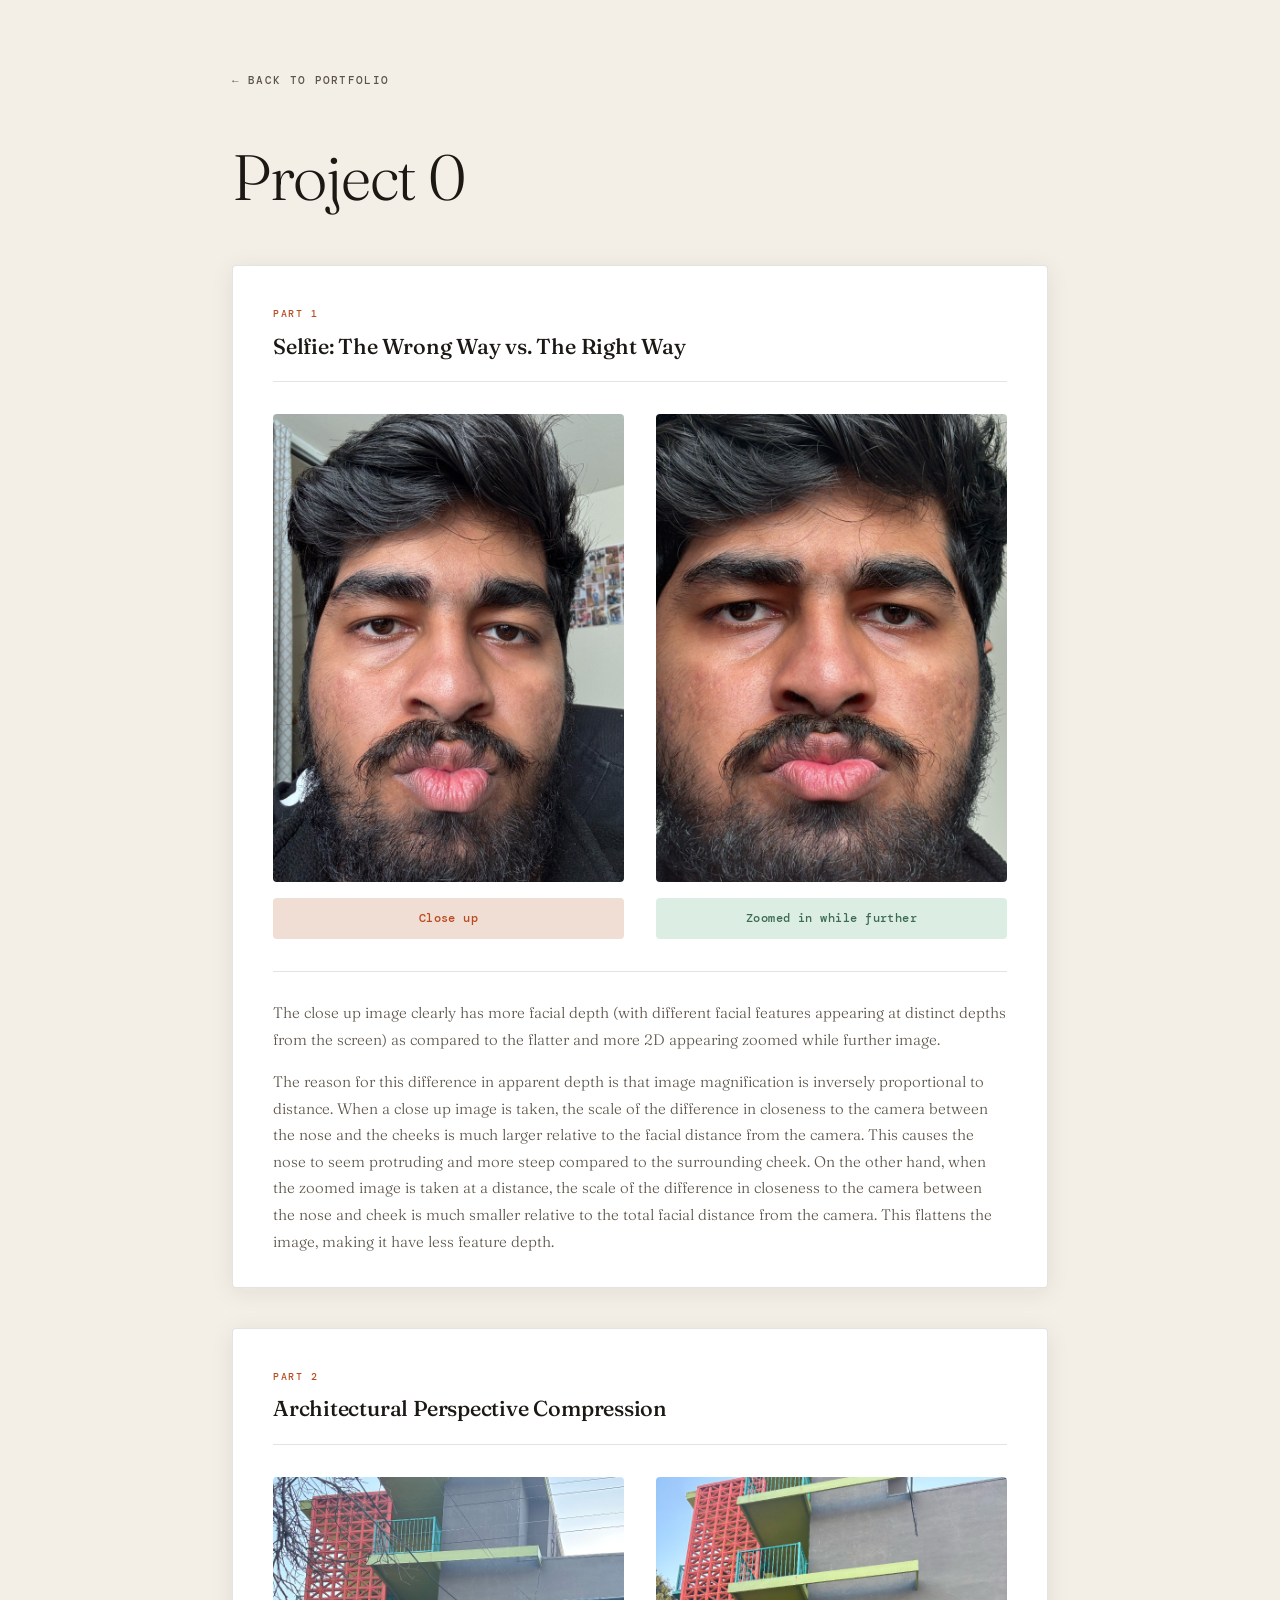
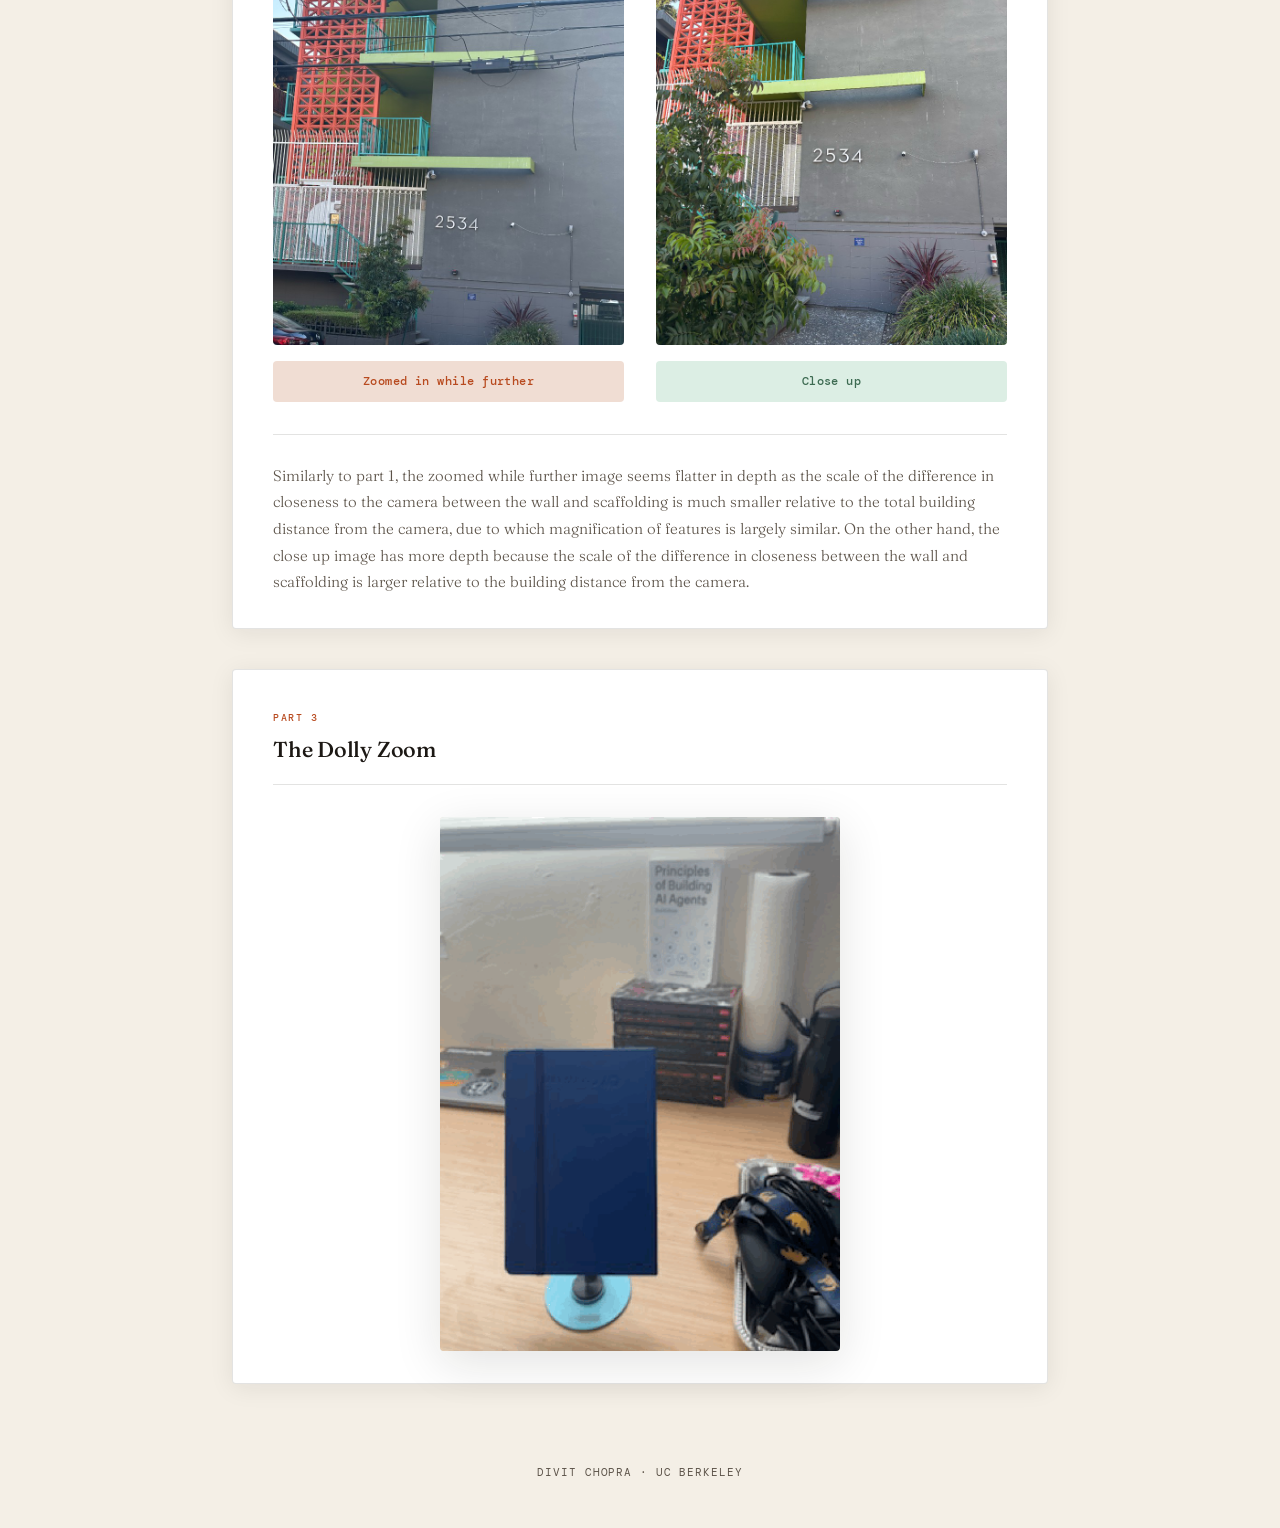
==== commit 59f2ddd5: "update 2" ====
--- a/0/index.html
+++ b/0/index.html
@@ -22,16 +22,20 @@
             <div class="comparison">
                 <div class="photo-card">
                     <div class="photo-frame">
-                        <img src="./media/3016.png" alt="Before — close up selfie">
+                        <img src="./media/3016.png" alt="Close up selfie">
                     </div>
-                    <p class="photo-caption caption-before">Before</p>
+                    <p class="photo-caption caption-before">Close up</p>
                 </div>
                 <div class="photo-card">
                     <div class="photo-frame">
-                        <img src="./media/3026.png" alt="After — stepped back and zoomed in">
+                        <img src="./media/3026.png" alt="Zoomed in while further">
                     </div>
-                    <p class="photo-caption caption-after">After</p>
+                    <p class="photo-caption caption-after">Zoomed in while further</p>
                 </div>
+            </div>
+            <div class="part-explanation">
+                <p>The close up image clearly has more facial depth (with different facial features appearing at distinct depths from the screen) as compared to the flatter and more 2D appearing zoomed while further image.</p>
+                <p>The reason for this difference in apparent depth is that image magnification is inversely proportional to distance. When a close up image is taken, the scale of the difference in closeness to the camera between the nose and the cheeks is much larger relative to the facial distance from the camera. This causes the nose to seem protruding and more steep compared to the surrounding cheek. On the other hand, when the zoomed image is taken at a distance, the scale of the difference in closeness to the camera between the nose and cheek is much smaller relative to the total facial distance from the camera. This flattens the image, making it have less feature depth.</p>
             </div>
         </section>
 
@@ -43,16 +47,19 @@
             <div class="comparison">
                 <div class="photo-card">
                     <div class="photo-frame">
-                        <img src="./media/3014.png" alt="Before — zoomed in from a distance">
+                        <img src="./media/3014.png" alt="Zoomed in while further">
                     </div>
-                    <p class="photo-caption caption-before">Before</p>
+                    <p class="photo-caption caption-before">Zoomed in while further</p>
                 </div>
                 <div class="photo-card">
                     <div class="photo-frame">
-                        <img src="./media/3015.png" alt="After — walked up to the building">
+                        <img src="./media/3015.png" alt="Close up">
                     </div>
-                    <p class="photo-caption caption-after">After</p>
+                    <p class="photo-caption caption-after">Close up</p>
                 </div>
+            </div>
+            <div class="part-explanation">
+                <p>Similarly to part 1, the zoomed while further image seems flatter in depth as the scale of the difference in closeness to the camera between the wall and scaffolding is much smaller relative to the total building distance from the camera, due to which magnification of features is largely similar. On the other hand, the close up image has more depth because the scale of the difference in closeness between the wall and scaffolding is larger relative to the building distance from the camera.</p>
             </div>
         </section>
 
--- a/style.css
+++ b/style.css
@@ -273,10 +273,9 @@
     margin-top: 1rem;
     padding: 0.75rem 1rem;
     font-family: var(--font-mono);
-    font-size: 0.68rem;
-    font-weight: 500;
-    letter-spacing: 0.14em;
-    text-transform: uppercase;
+    font-size: 0.72rem;
+    font-weight: 500;
+    letter-spacing: 0.04em;
     text-align: center;
     border-radius: var(--radius);
 }
@@ -289,6 +288,24 @@
 .caption-after {
     background: var(--sage-light);
     color: var(--sage);
+}
+
+.part-explanation {
+    margin-top: 2rem;
+    padding-top: 1.75rem;
+    border-top: 1px solid var(--border);
+}
+
+.part-explanation p {
+    font-size: 0.95rem;
+    font-weight: 300;
+    line-height: 1.75;
+    color: var(--ink-soft);
+    margin-bottom: 1rem;
+}
+
+.part-explanation p:last-child {
+    margin-bottom: 0;
 }
 
 .single-media {
